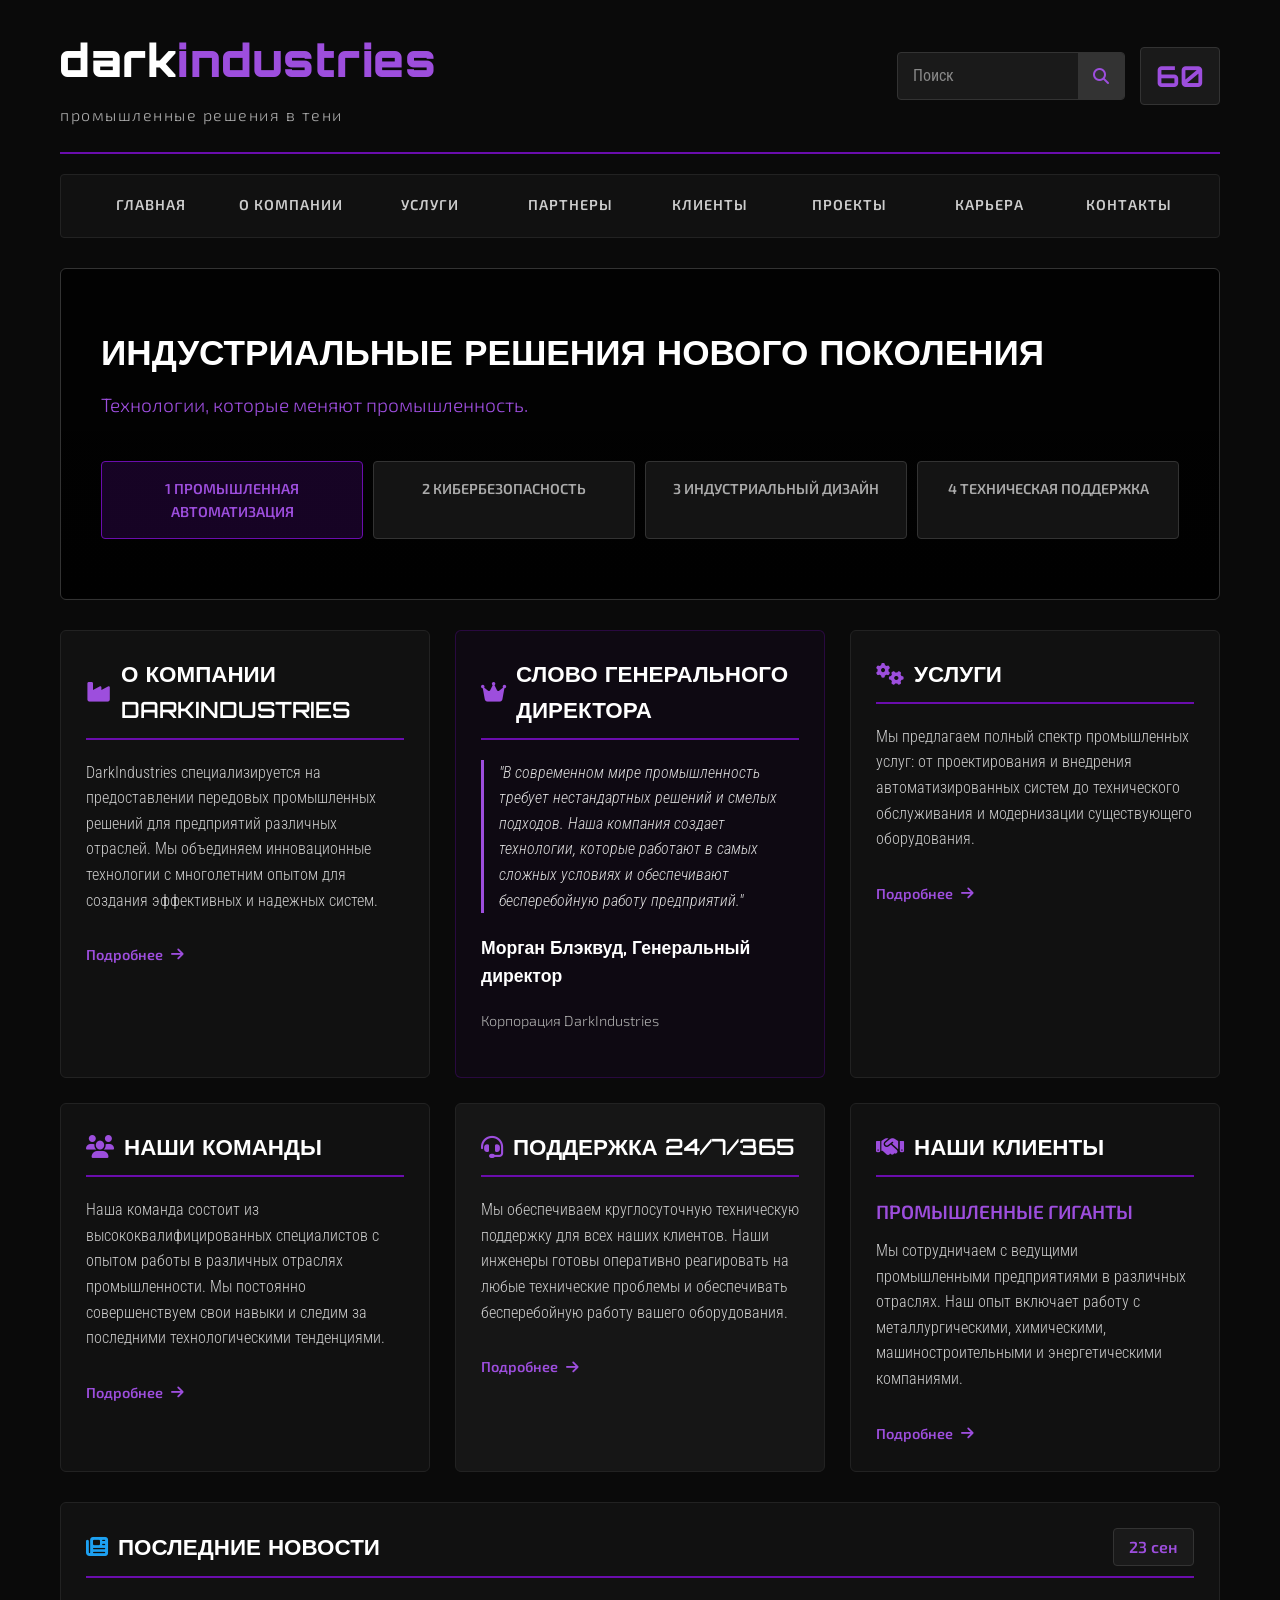
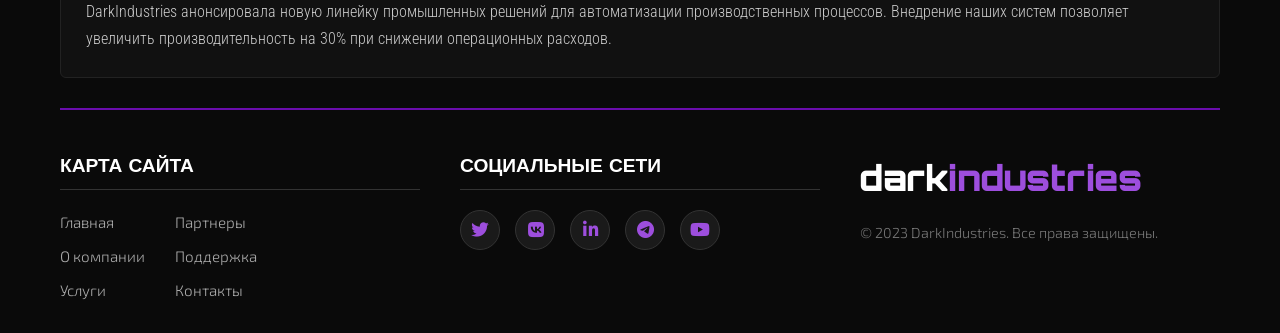
==== index.html @ b2f17c9f "Add files via upload" ====
<!DOCTYPE html>
<html lang="ru">
<head>
    <meta charset="UTF-8">
    <meta name="viewport" content="width=device-width, initial-scale=1.0">
    <title>DarkIndustries</title>
    <link rel="stylesheet" href="style.css">
    <link rel="preconnect" href="https://fonts.googleapis.com">
    <link rel="preconnect" href="https://fonts.gstatic.com" crossorigin>
    <link href="https://fonts.googleapis.com/css2?family=Orbitron:wght@400;500;700;900&family=Roboto+Condensed:wght@300;400;700&family=Exo+2:wght@300;400;600&display=swap" rel="stylesheet">
    <link rel="stylesheet" href="https://cdnjs.cloudflare.com/ajax/libs/font-awesome/6.4.0/css/all.min.css">
</head>
<body>
    <div class="container">
        
        <header class="header">
            <div class="logo">
                <h1>dark<span>industries</span></h1>
                <p class="tagline">промышленные решения в тени</p>
            </div>
            <div class="search-area">
                <div class="search-box">
                    <span class="search-text">Поиск</span>
                    <div class="search-icon">
                        <i class="fas fa-search"></i>
                    </div>
                </div>
                <div class="search-count">60</div>
            </div>
        </header>

        
        <nav class="main-nav">
            <ul>
                <li><div class="nav-item">ГЛАВНАЯ</div></li>
                <li><div class="nav-item">О КОМПАНИИ</div></li>
                <li><div class="nav-item">УСЛУГИ</div></li>
                <li><div class="nav-item">ПАРТНЕРЫ</div></li>
                <li><div class="nav-item">КЛИЕНТЫ</div></li>
                <li><div class="nav-item">ПРОЕКТЫ</div></li>
                <li><div class="nav-item">КАРЬЕРА</div></li>
                <li><div class="nav-item">КОНТАКТЫ</div></li>
            </ul>
        </nav>

        
        <main class="main-content">
            
            <section class="hero-banner">
                <div class="hero-content">
                    <h2>ИНДУСТРИАЛЬНЫЕ РЕШЕНИЯ НОВОГО ПОКОЛЕНИЯ</h2>
                    <p>Технологии, которые меняют промышленность.</p>
                </div>
                <div class="hero-indicators">
                    <div class="indicator active">1 ПРОМЫШЛЕННАЯ АВТОМАТИЗАЦИЯ</div>
                    <div class="indicator">2 КИБЕРБЕЗОПАСНОСТЬ</div>
                    <div class="indicator">3 ИНДУСТРИАЛЬНЫЙ ДИЗАЙН</div>
                    <div class="indicator">4 ТЕХНИЧЕСКАЯ ПОДДЕРЖКА</div>
                </div>
            </section>

            
            <div class="content-grid">
                
                <section class="content-card">
                    <h3><i class="fas fa-industry"></i> О КОМПАНИИ DARKINDUSTRIES</h3>
                    <div class="card-content">
                        <p>DarkIndustries специализируется на предоставлении передовых промышленных решений для предприятий различных отраслей. Мы объединяем инновационные технологии с многолетним опытом для создания эффективных и надежных систем.</p>
                        <div class="read-more">
                            Подробнее <i class="fas fa-arrow-right"></i>
                        </div>
                    </div>
                </section>

                
                <section class="content-card ceo-card">
                    <h3><i class="fas fa-crown"></i> СЛОВО ГЕНЕРАЛЬНОГО ДИРЕКТОРА</h3>
                    <div class="card-content">
                        <blockquote>
                            "В современном мире промышленность требует нестандартных решений и смелых подходов. Наша компания создает технологии, которые работают в самых сложных условиях и обеспечивают бесперебойную работу предприятий."
                        </blockquote>
                        <div class="ceo-signature">
                            <p class="ceo-name">Морган Блэквуд, Генеральный директор</p>
                            <p class="ceo-title">Корпорация DarkIndustries</p>
                        </div>
                    </div>
                </section>

                
                <section class="content-card">
                    <h3><i class="fas fa-cogs"></i> УСЛУГИ</h3>
                    <div class="card-content">
                        <p>Мы предлагаем полный спектр промышленных услуг: от проектирования и внедрения автоматизированных систем до технического обслуживания и модернизации существующего оборудования.</p>
                        <div class="read-more">
                            Подробнее <i class="fas fa-arrow-right"></i>
                        </div>
                    </div>
                </section>

                
                <section class="content-card">
                    <h3><i class="fas fa-users"></i> НАШИ КОМАНДЫ</h3>
                    <div class="card-content">
                        <p>Наша команда состоит из высококвалифицированных специалистов с опытом работы в различных отраслях промышленности. Мы постоянно совершенствуем свои навыки и следим за последними технологическими тенденциями.</p>
                        <div class="read-more">
                            Подробнее <i class="fas fa-arrow-right"></i>
                        </div>
                    </div>
                </section>

                
                <section class="content-card support-card">
                    <h3><i class="fas fa-headset"></i> ПОДДЕРЖКА 24/7/365</h3>
                    <div class="card-content">
                        <p>Мы обеспечиваем круглосуточную техническую поддержку для всех наших клиентов. Наши инженеры готовы оперативно реагировать на любые технические проблемы и обеспечивать бесперебойную работу вашего оборудования.</p>
                        <div class="read-more">
                            Подробнее <i class="fas fa-arrow-right"></i>
                        </div>
                    </div>
                </section>

                
                <section class="content-card">
                    <h3><i class="fas fa-handshake"></i> НАШИ КЛИЕНТЫ</h3>
                    <div class="card-content">
                        <h4>ПРОМЫШЛЕННЫЕ ГИГАНТЫ</h4>
                        <p>Мы сотрудничаем с ведущими промышленными предприятиями в различных отраслях. Наш опыт включает работу с металлургическими, химическими, машиностроительными и энергетическими компаниями.</p>
                        <div class="read-more">
                            Подробнее <i class="fas fa-arrow-right"></i>
                        </div>
                    </div>
                </section>
            </div>

            
            <section class="news-feed">
                <div class="news-header">
                    <h3><i class="fas fa-newspaper"></i> ПОСЛЕДНИЕ НОВОСТИ</h3>
                    <div class="news-date">23 сен</div>
                </div>
                <div class="news-content">
                    <p>DarkIndustries анонсировала новую линейку промышленных решений для автоматизации производственных процессов. Внедрение наших систем позволяет увеличить производительность на 30% при снижении операционных расходов.</p>
                </div>
            </section>
        </main>

        
        <footer class="footer">
            <div class="footer-grid">
                
                <div class="footer-section">
                    <h4>КАРТА САЙТА</h4>
                    <div class="sitemap-links">
                        <div class="sitemap-column">
                            <div class="sitemap-item">Главная</div>
                            <div class="sitemap-item">О компании</div>
                            <div class="sitemap-item">Услуги</div>
                        </div>
                        <div class="sitemap-column">
                            <div class="sitemap-item">Партнеры</div>
                            <div class="sitemap-item">Поддержка</div>
                            <div class="sitemap-item">Контакты</div>
                        </div>
                    </div>
                </div>

               
                <div class="footer-section">
                    <h4>СОЦИАЛЬНЫЕ СЕТИ</h4>
                    <div class="social-icons">
                        <div class="social-icon" title="Twitter">
                            <i class="fab fa-twitter"></i>
                        </div>
                        <div class="social-icon" title="ВКонтакте">
                            <i class="fab fa-vk"></i>
                        </div>
                        <div class="social-icon" title="LinkedIn">
                            <i class="fab fa-linkedin-in"></i>
                        </div>
                        <div class="social-icon" title="Telegram">
                            <i class="fab fa-telegram"></i>
                        </div>
                        <div class="social-icon" title="YouTube">
                            <i class="fab fa-youtube"></i>
                        </div>
                    </div>
                </div>

                
                <div class="footer-section footer-logo">
                    <h2>dark<span>industries</span></h2>
                    <p class="copyright">© 2023 DarkIndustries. Все права защищены.</p>
                </div>
            </div>
        </footer>
    </div>
</body>
</html>
---- style.css ----
* {
    margin: 0;
    padding: 0;
    box-sizing: border-box;
}

body {
    font-family: 'Roboto Condensed', sans-serif;
    background-color: #0a0a0a;
    color: #e0e0e0;
    line-height: 1.6;
    min-height: 100vh;
}

.container {
    max-width: 1200px;
    margin: 0 auto;
    padding: 0 20px;
}




.header {
    display: grid;
    grid-template-columns: 1fr auto;
    align-items: center;
    padding: 25px 0;
    border-bottom: 2px solid #6a0dad;
    margin-bottom: 20px;
}

.logo h1 {
    font-family: 'Orbitron', sans-serif;
    font-weight: 900;
    font-size: 2.8rem;
    letter-spacing: 1px;
    color: #fff;
}

.logo h1 span {
    color: #9d4edd;
}

.tagline {
    font-family: 'Exo 2', sans-serif;
    font-weight: 300;
    font-size: 1rem;
    color: #aaa;
    margin-top: 5px;
    letter-spacing: 1.5px;
}

.search-area {
    display: flex;
    align-items: center;
    gap: 15px;
}

.search-box {
    display: flex;
    border: 1px solid #333;
    border-radius: 4px;
    overflow: hidden;
    background-color: #1a1a1a;
}

.search-text {
    padding: 10px 15px;
    color: #888;
    font-family: 'Roboto Condensed', sans-serif;
    font-size: 1rem;
    width: 180px;
}

.search-icon {
    background-color: #333;
    color: #9d4edd;
    padding: 10px 15px;
    display: flex;
    align-items: center;
    justify-content: center;
}

.search-count {
    font-family: 'Orbitron', sans-serif;
    font-weight: 700;
    font-size: 1.8rem;
    color: #9d4edd;
    background-color: #1a1a1a;
    padding: 5px 15px;
    border-radius: 4px;
    border: 1px solid #333;
}


.main-nav {
    background-color: #111;
    border-radius: 4px;
    margin-bottom: 30px;
    border: 1px solid #222;
}

.main-nav ul {
    display: flex;
    list-style: none;
    justify-content: space-between;
    padding: 0 20px;
}

.main-nav li {
    flex: 1;
    text-align: center;
}

.nav-item {
    display: block;
    padding: 18px 10px;
    color: #ccc;
    text-decoration: none;
    font-family: 'Exo 2', sans-serif;
    font-weight: 600;
    font-size: 0.9rem;
    letter-spacing: 1px;
    cursor: default;
    border-bottom: 3px solid transparent;
}

.nav-item:hover {
    color: #fff;
    background-color: #1a1a1a;
    border-bottom: 3px solid #9d4edd;
}


.hero-banner {
    background: linear-gradient(rgba(0, 0, 0, 0.8), rgba(0, 0, 0, 0.9)), 
                url('https://images.unsplash.com/photo-1518709268805-4e9042af2176?ixlib=rb-4.0.3&ixid=M3wxMjA3fDB8MHxwaG90by1wYWdlfHx8fGVufDB8fHx8fA%3D%3D&auto=format&fit=crop&w=1200&q=80');
    background-size: cover;
    background-position: center;
    padding: 60px 40px;
    border-radius: 6px;
    margin-bottom: 30px;
    border: 1px solid #333;
}

.hero-content h2 {
    font-family: 'Orbitron', sans-serif;
    font-weight: 700;
    font-size: 2.2rem;
    color: #fff;
    margin-bottom: 15px;
    line-height: 1.3;
}

.hero-content p {
    font-family: 'Exo 2', sans-serif;
    font-size: 1.2rem;
    color: #9d4edd;
    font-weight: 300;
}

.hero-indicators {
    display: flex;
    margin-top: 40px;
    gap: 10px;
}

.indicator {
    flex: 1;
    background-color: rgba(26, 26, 26, 0.8);
    padding: 15px;
    text-align: center;
    font-family: 'Exo 2', sans-serif;
    font-weight: 600;
    font-size: 0.9rem;
    color: #aaa;
    border-radius: 4px;
    border: 1px solid #333;
    cursor: default;
}

.indicator.active {
    background-color: rgba(106, 13, 173, 0.2);
    color: #9d4edd;
    border-color: #6a0dad;
}


.content-grid {
    display: grid;
    grid-template-columns: repeat(3, 1fr);
    gap: 25px;
    margin-bottom: 30px;
}

.content-card {
    background-color: #111;
    border-radius: 6px;
    padding: 25px;
    border: 1px solid #222;
}

.content-card:hover {
    border-color: #333;
}

.content-card h3 {
    font-family: 'Orbitron', sans-serif;
    font-weight: 600;
    font-size: 1.4rem;
    color: #fff;
    margin-bottom: 20px;
    padding-bottom: 10px;
    border-bottom: 2px solid #6a0dad;
    display: flex;
    align-items: center;
    gap: 10px;
}

.content-card h3 i {
    color: #9d4edd;
}

.card-content {
    font-family: 'Roboto Condensed', sans-serif;
    font-weight: 300;
    font-size: 1rem;
    color: #ccc;
}

.card-content p {
    margin-bottom: 20px;
}

.card-content h4 {
    font-family: 'Exo 2', sans-serif;
    font-weight: 600;
    color: #9d4edd;
    margin-bottom: 10px;
    font-size: 1.2rem;
}

.read-more {
    display: inline-flex;
    align-items: center;
    gap: 8px;
    color: #9d4edd;
    font-family: 'Exo 2', sans-serif;
    font-weight: 600;
    font-size: 0.9rem;
    cursor: default;
    margin-top: 10px;
}

.read-more:hover {
    color: #b57aff;
}

.ceo-card {
    background-color: rgba(106, 13, 173, 0.05);
    border-color: rgba(106, 13, 173, 0.3);
}

.ceo-card blockquote {
    font-style: italic;
    border-left: 3px solid #9d4edd;
    padding-left: 15px;
    margin-bottom: 20px;
    color: #ddd;
}

.ceo-signature {
    margin-top: 20px;
}

.ceo-name {
    font-family: 'Orbitron', sans-serif;
    font-weight: 600;
    color: #fff;
    font-size: 1.1rem;
}

.ceo-title {
    font-family: 'Exo 2', sans-serif;
    font-weight: 300;
    color: #aaa;
    font-size: 0.9rem;
}

.support-card {
    background-color: rgba(26, 26, 26, 0.8);
}


.news-feed {
    background-color: #111;
    border-radius: 6px;
    padding: 25px;
    margin-bottom: 30px;
    border: 1px solid #222;
}

.news-header {
    display: flex;
    justify-content: space-between;
    align-items: center;
    margin-bottom: 20px;
    padding-bottom: 10px;
    border-bottom: 2px solid #6a0dad;
}

.news-header h3 {
    font-family: 'Orbitron', sans-serif;
    font-weight: 600;
    font-size: 1.4rem;
    color: #fff;
    display: flex;
    align-items: center;
    gap: 10px;
}

.news-header h3 i {
    color: #1DA1F2;
}

.news-date {
    font-family: 'Exo 2', sans-serif;
    font-weight: 600;
    color: #9d4edd;
    background-color: #1a1a1a;
    padding: 5px 15px;
    border-radius: 4px;
    border: 1px solid #333;
}

.news-content {
    font-family: 'Roboto Condensed', sans-serif;
    font-weight: 300;
    font-size: 1rem;
    color: #ccc;
    line-height: 1.7;
}


.footer {
    background-color: #0a0a0a;
    border-top: 2px solid #6a0dad;
    padding: 40px 0 30px;
    margin-top: 30px;
}

.footer-grid {
    display: grid;
    grid-template-columns: repeat(3, 1fr);
    gap: 40px;
}

.footer-section h4 {
    font-family: 'Orbitron', sans-serif;
    font-weight: 600;
    font-size: 1.2rem;
    color: #fff;
    margin-bottom: 20px;
    padding-bottom: 8px;
    border-bottom: 1px solid #333;
}

.sitemap-links {
    display: flex;
    gap: 30px;
}

.sitemap-column {
    display: flex;
    flex-direction: column;
    gap: 10px;
}

.sitemap-item {
    color: #aaa;
    font-family: 'Exo 2', sans-serif;
    font-weight: 300;
    font-size: 0.95rem;
    cursor: default;
}

.sitemap-item:hover {
    color: #9d4edd;
}

.social-icons {
    display: flex;
    gap: 15px;
    flex-wrap: wrap;
}

.social-icon {
    display: flex;
    align-items: center;
    justify-content: center;
    width: 40px;
    height: 40px;
    background-color: #1a1a1a;
    border-radius: 50%;
    color: #9d4edd;
    font-size: 1.1rem;
    border: 1px solid #333;
    cursor: default;
}

.social-icon:hover {
    background-color: #6a0dad;
    color: #fff;
}

.footer-logo h2 {
    font-family: 'Orbitron', sans-serif;
    font-weight: 900;
    font-size: 2.2rem;
    color: #fff;
    margin-bottom: 15px;
}

.footer-logo h2 span {
    color: #9d4edd;
}

.copyright {
    font-family: 'Exo 2', sans-serif;
    font-weight: 300;
    font-size: 0.9rem;
    color: #777;
}


@media (max-width: 992px) {
    .content-grid {
        grid-template-columns: repeat(2, 1fr);
    }
    
    .footer-grid {
        grid-template-columns: repeat(2, 1fr);
    }
    
    .footer-logo {
        grid-column: span 2;
        text-align: center;
    }
}

@media (max-width: 768px) {
    .header {
        grid-template-columns: 1fr;
        gap: 20px;
    }
    
    .search-area {
        justify-content: flex-start;
    }
    
    .main-nav ul {
        flex-wrap: wrap;
    }
    
    .main-nav li {
        flex: 1 0 50%;
    }
    
    .hero-indicators {
        flex-wrap: wrap;
    }
    
    .indicator {
        flex: 1 0 calc(50% - 10px);
    }
    
    .content-grid {
        grid-template-columns: 1fr;
    }
    
    .footer-grid {
        grid-template-columns: 1fr;
        gap: 30px;
    }
    
    .footer-logo {
        grid-column: span 1;
    }
}

@media (max-width: 480px) {
    .hero-content h2 {
        font-size: 1.8rem;
    }
    
    .main-nav li {
        flex: 1 0 100%;
    }
    
    .logo h1 {
        font-size: 2.2rem;
    }
}
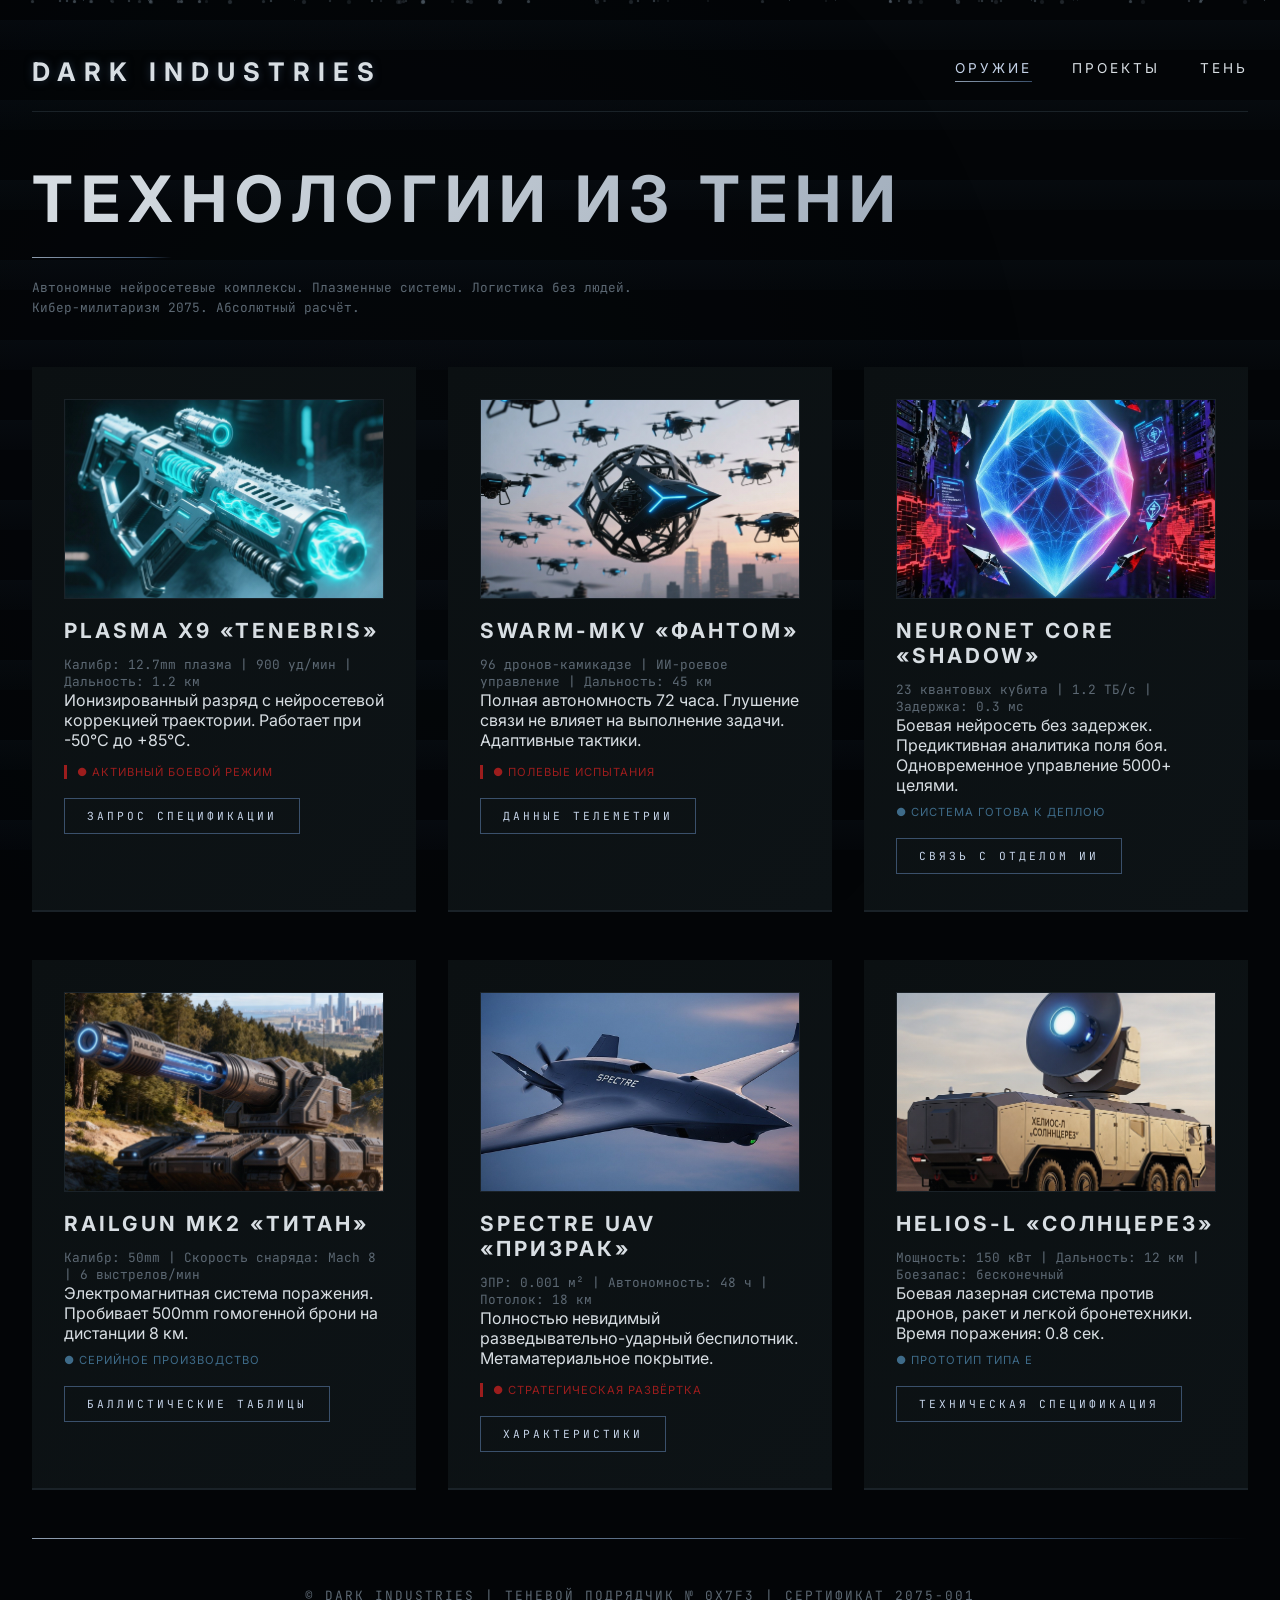
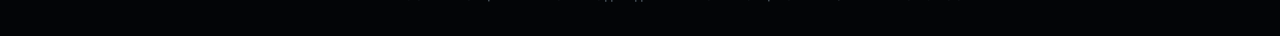
==== commit f7c79c67: "Add files via upload" ====
--- a/index.html
+++ b/index.html
@@ -3,196 +3,109 @@
 <head>
     <meta charset="UTF-8">
     <meta name="viewport" content="width=device-width, initial-scale=1.0">
-    <title>DarkIndustries</title>
+    <title>Dark Industries | Оружие 2075</title>
     <link rel="stylesheet" href="style.css">
-    <link rel="preconnect" href="https://fonts.googleapis.com">
-    <link rel="preconnect" href="https://fonts.gstatic.com" crossorigin>
-    <link href="https://fonts.googleapis.com/css2?family=Orbitron:wght@400;500;700;900&family=Roboto+Condensed:wght@300;400;700&family=Exo+2:wght@300;400;600&display=swap" rel="stylesheet">
-    <link rel="stylesheet" href="https://cdnjs.cloudflare.com/ajax/libs/font-awesome/6.4.0/css/all.min.css">
 </head>
 <body>
-    <div class="container">
-        
-        <header class="header">
-            <div class="logo">
-                <h1>dark<span>industries</span></h1>
-                <p class="tagline">промышленные решения в тени</p>
+
+<div class="grid-overlay"></div>
+
+<div class="container">
+    <nav class="nav-bar">
+        <div class="logo">DARK INDUSTRIES</div>
+        <div class="nav-links">
+            <a href="index.html" class="active">ОРУЖИЕ</a>
+            <a href="projects.html">ПРОЕКТЫ</a>
+            <a href="contact.html">ТЕНЬ</a>
+        </div>
+    </nav>
+
+    <div class="fade-up">
+        <h1>ТЕХНОЛОГИИ ИЗ ТЕНИ</h1>
+        <div class="edge-glow" style="width: 140px; margin: 20px 0;"></div>
+        <p class="mono" style="max-width: 650px; line-height: 1.6;">Автономные нейросетевые комплексы. Плазменные системы. Логистика без людей. Кибер-милитаризм 2075. Абсолютный расчёт.</p>
+    </div>
+
+    <div class="products-grid">
+        <!-- ИЗОБРАЖЕНИЕ: images/plasma_rifle.jpg (плазменная винтовка, холодный циан) -->
+        <div class="product-card fade-up">
+            <div class="image-placeholder">
+                <img src="Плазменная винтовка.jpg" alt="Plasma Rifle X9" style="width: 100%; height: 100%; object-fit: cover;">
             </div>
-            <div class="search-area">
-                <div class="search-box">
-                    <span class="search-text">Поиск</span>
-                    <div class="search-icon">
-                        <i class="fas fa-search"></i>
-                    </div>
-                </div>
-                <div class="search-count">60</div>
+            <h3>PLASMA X9 «TENEBRIS»</h3>
+            <p class="mono">Калибр: 12.7mm плазма | 900 уд/мин | Дальность: 1.2 км</p>
+            <p>Ионизированный разряд с нейросетевой коррекцией траектории. Работает при -50°C до +85°C.</p>
+            <div class="status-battle">● АКТИВНЫЙ БОЕВОЙ РЕЖИМ</div>
+            <a href="#" class="btn">ЗАПРОС СПЕЦИФИКАЦИИ</a>
+        </div>
+
+        <!-- ИЗОБРАЖЕНИЕ: images/drone_swarm.jpg (рой дронов над тёмным ангаром) -->
+        <div class="product-card fade-up">
+            <div class="image-placeholder">
+                <img src="Рой дронов.jpg" alt="Drone Swarm MK-V" style="width: 100%; height: 100%; object-fit: cover;">
             </div>
-        </header>
+            <h3>SWARM-MKV «ФАНТОМ»</h3>
+            <p class="mono">96 дронов-камикадзе | ИИ-роевое управление | Дальность: 45 км</p>
+            <p>Полная автономность 72 часа. Глушение связи не влияет на выполнение задачи. Адаптивные тактики.</p>
+            <div class="status-battle">● ПОЛЕВЫЕ ИСПЫТАНИЯ</div>
+            <a href="#" class="btn">ДАННЫЕ ТЕЛЕМЕТРИИ</a>
+        </div>
 
-        
-        <nav class="main-nav">
-            <ul>
-                <li><div class="nav-item">ГЛАВНАЯ</div></li>
-                <li><div class="nav-item">О КОМПАНИИ</div></li>
-                <li><div class="nav-item">УСЛУГИ</div></li>
-                <li><div class="nav-item">ПАРТНЕРЫ</div></li>
-                <li><div class="nav-item">КЛИЕНТЫ</div></li>
-                <li><div class="nav-item">ПРОЕКТЫ</div></li>
-                <li><div class="nav-item">КАРЬЕРА</div></li>
-                <li><div class="nav-item">КОНТАКТЫ</div></li>
-            </ul>
-        </nav>
+        <!-- ИЗОБРАЖЕНИЕ: images/ai_core.jpg (нейросетевой кристалл) -->
+        <div class="product-card fade-up">
+            <div class="image-placeholder">
+               <img src="Нейро.jpg" alt="Neuronet Core Shadow" style="width: 100%; height: 100%; object-fit: cover;">
+            </div>
+            <h3>NEURONET CORE «SHADOW»</h3>
+            <p class="mono">23 квантовых кубита | 1.2 ТБ/с | Задержка: 0.3 мс</p>
+            <p>Боевая нейросеть без задержек. Предиктивная аналитика поля боя. Одновременное управление 5000+ целями.</p>
+            <div class="system-status">● СИСТЕМА ГОТОВА К ДЕПЛОЮ</div>
+            <a href="#" class="btn">СВЯЗЬ С ОТДЕЛОМ ИИ</a>
+        </div>
+    </div>
 
-        
-        <main class="main-content">
-            
-            <section class="hero-banner">
-                <div class="hero-content">
-                    <h2>ИНДУСТРИАЛЬНЫЕ РЕШЕНИЯ НОВОГО ПОКОЛЕНИЯ</h2>
-                    <p>Технологии, которые меняют промышленность.</p>
-                </div>
-                <div class="hero-indicators">
-                    <div class="indicator active">1 ПРОМЫШЛЕННАЯ АВТОМАТИЗАЦИЯ</div>
-                    <div class="indicator">2 КИБЕРБЕЗОПАСНОСТЬ</div>
-                    <div class="indicator">3 ИНДУСТРИАЛЬНЫЙ ДИЗАЙН</div>
-                    <div class="indicator">4 ТЕХНИЧЕСКАЯ ПОДДЕРЖКА</div>
-                </div>
-            </section>
+    <div class="products-grid">
+        <!-- ИЗОБРАЖЕНИЕ: images/railgun.jpg (электромагнитная рельсотронная установка) -->
+        <div class="product-card fade-up">
+            <div class="image-placeholder">
+                <img src="Титан.jpg" alt="Railgun MK2 Titan" style="width: 100%; height: 100%; object-fit: cover;">
+            </div>
+            <h3>RAILGUN MK2 «ТИТАН»</h3>
+            <p class="mono">Калибр: 50mm | Скорость снаряда: Mach 8 | 6 выстрелов/мин</p>
+            <p>Электромагнитная система поражения. Пробивает 500mm гомогенной брони на дистанции 8 км.</p>
+            <div class="system-status">● СЕРИЙНОЕ ПРОИЗВОДСТВО</div>
+            <a href="#" class="btn">БАЛЛИСТИЧЕСКИЕ ТАБЛИЦЫ</a>
+        </div>
 
-            
-            <div class="content-grid">
-                
-                <section class="content-card">
-                    <h3><i class="fas fa-industry"></i> О КОМПАНИИ DARKINDUSTRIES</h3>
-                    <div class="card-content">
-                        <p>DarkIndustries специализируется на предоставлении передовых промышленных решений для предприятий различных отраслей. Мы объединяем инновационные технологии с многолетним опытом для создания эффективных и надежных систем.</p>
-                        <div class="read-more">
-                            Подробнее <i class="fas fa-arrow-right"></i>
-                        </div>
-                    </div>
-                </section>
+        <!-- ИЗОБРАЖЕНИЕ: images/stealth_drone.jpg (стелс-дрон-невидимка) -->
+        <div class="product-card fade-up">
+            <div class="image-placeholder">
+                <img src="Призрак.jpg" alt="Spectre UAV" style="width: 100%; height: 100%; object-fit: cover;">
+            </div>
+            <h3>SPECTRE UAV «ПРИЗРАК»</h3>
+            <p class="mono">ЭПР: 0.001 м² | Автономность: 48 ч | Потолок: 18 км</p>
+            <p>Полностью невидимый разведывательно-ударный беспилотник. Метаматериальное покрытие.</p>
+            <div class="status-battle">● СТРАТЕГИЧЕСКАЯ РАЗВЁРТКА</div>
+            <a href="#" class="btn">ХАРАКТЕРИСТИКИ</a>
+        </div>
 
-                
-                <section class="content-card ceo-card">
-                    <h3><i class="fas fa-crown"></i> СЛОВО ГЕНЕРАЛЬНОГО ДИРЕКТОРА</h3>
-                    <div class="card-content">
-                        <blockquote>
-                            "В современном мире промышленность требует нестандартных решений и смелых подходов. Наша компания создает технологии, которые работают в самых сложных условиях и обеспечивают бесперебойную работу предприятий."
-                        </blockquote>
-                        <div class="ceo-signature">
-                            <p class="ceo-name">Морган Блэквуд, Генеральный директор</p>
-                            <p class="ceo-title">Корпорация DarkIndustries</p>
-                        </div>
-                    </div>
-                </section>
+        <!-- ИЗОБРАЖЕНИЕ: images/laser_defense.jpg (лазерная система ПВО) -->
+        <div class="product-card fade-up">
+            <div class="image-placeholder">
+                <img src="Солнцерез.jpg" alt="Helios Laser Defense" style="width: 100%; height: 100%; object-fit: cover;">
+            </div>
+            <h3>HELIOS-L «СОЛНЦЕРЕЗ»</h3>
+            <p class="mono">Мощность: 150 кВт | Дальность: 12 км | Боезапас: бесконечный</p>
+            <p>Боевая лазерная система против дронов, ракет и легкой бронетехники. Время поражения: 0.8 сек.</p>
+            <div class="system-status">● ПРОТОТИП ТИПА E</div>
+            <a href="#" class="btn">ТЕХНИЧЕСКАЯ СПЕЦИФИКАЦИЯ</a>
+        </div>
+    </div>
 
-                
-                <section class="content-card">
-                    <h3><i class="fas fa-cogs"></i> УСЛУГИ</h3>
-                    <div class="card-content">
-                        <p>Мы предлагаем полный спектр промышленных услуг: от проектирования и внедрения автоматизированных систем до технического обслуживания и модернизации существующего оборудования.</p>
-                        <div class="read-more">
-                            Подробнее <i class="fas fa-arrow-right"></i>
-                        </div>
-                    </div>
-                </section>
+    <div class="edge-glow" style="margin: 3rem 0;"></div>
+    <div class="mono" style="text-align: center; letter-spacing: 2px;">© DARK INDUSTRIES | ТЕНЕВОЙ ПОДРЯДЧИК № 0X7F3 | СЕРТИФИКАТ 2075-001</div>
+</div>
 
-                
-                <section class="content-card">
-                    <h3><i class="fas fa-users"></i> НАШИ КОМАНДЫ</h3>
-                    <div class="card-content">
-                        <p>Наша команда состоит из высококвалифицированных специалистов с опытом работы в различных отраслях промышленности. Мы постоянно совершенствуем свои навыки и следим за последними технологическими тенденциями.</p>
-                        <div class="read-more">
-                            Подробнее <i class="fas fa-arrow-right"></i>
-                        </div>
-                    </div>
-                </section>
-
-                
-                <section class="content-card support-card">
-                    <h3><i class="fas fa-headset"></i> ПОДДЕРЖКА 24/7/365</h3>
-                    <div class="card-content">
-                        <p>Мы обеспечиваем круглосуточную техническую поддержку для всех наших клиентов. Наши инженеры готовы оперативно реагировать на любые технические проблемы и обеспечивать бесперебойную работу вашего оборудования.</p>
-                        <div class="read-more">
-                            Подробнее <i class="fas fa-arrow-right"></i>
-                        </div>
-                    </div>
-                </section>
-
-                
-                <section class="content-card">
-                    <h3><i class="fas fa-handshake"></i> НАШИ КЛИЕНТЫ</h3>
-                    <div class="card-content">
-                        <h4>ПРОМЫШЛЕННЫЕ ГИГАНТЫ</h4>
-                        <p>Мы сотрудничаем с ведущими промышленными предприятиями в различных отраслях. Наш опыт включает работу с металлургическими, химическими, машиностроительными и энергетическими компаниями.</p>
-                        <div class="read-more">
-                            Подробнее <i class="fas fa-arrow-right"></i>
-                        </div>
-                    </div>
-                </section>
-            </div>
-
-            
-            <section class="news-feed">
-                <div class="news-header">
-                    <h3><i class="fas fa-newspaper"></i> ПОСЛЕДНИЕ НОВОСТИ</h3>
-                    <div class="news-date">23 сен</div>
-                </div>
-                <div class="news-content">
-                    <p>DarkIndustries анонсировала новую линейку промышленных решений для автоматизации производственных процессов. Внедрение наших систем позволяет увеличить производительность на 30% при снижении операционных расходов.</p>
-                </div>
-            </section>
-        </main>
-
-        
-        <footer class="footer">
-            <div class="footer-grid">
-                
-                <div class="footer-section">
-                    <h4>КАРТА САЙТА</h4>
-                    <div class="sitemap-links">
-                        <div class="sitemap-column">
-                            <div class="sitemap-item">Главная</div>
-                            <div class="sitemap-item">О компании</div>
-                            <div class="sitemap-item">Услуги</div>
-                        </div>
-                        <div class="sitemap-column">
-                            <div class="sitemap-item">Партнеры</div>
-                            <div class="sitemap-item">Поддержка</div>
-                            <div class="sitemap-item">Контакты</div>
-                        </div>
-                    </div>
-                </div>
-
-               
-                <div class="footer-section">
-                    <h4>СОЦИАЛЬНЫЕ СЕТИ</h4>
-                    <div class="social-icons">
-                        <div class="social-icon" title="Twitter">
-                            <i class="fab fa-twitter"></i>
-                        </div>
-                        <div class="social-icon" title="ВКонтакте">
-                            <i class="fab fa-vk"></i>
-                        </div>
-                        <div class="social-icon" title="LinkedIn">
-                            <i class="fab fa-linkedin-in"></i>
-                        </div>
-                        <div class="social-icon" title="Telegram">
-                            <i class="fab fa-telegram"></i>
-                        </div>
-                        <div class="social-icon" title="YouTube">
-                            <i class="fab fa-youtube"></i>
-                        </div>
-                    </div>
-                </div>
-
-                
-                <div class="footer-section footer-logo">
-                    <h2>dark<span>industries</span></h2>
-                    <p class="copyright">© 2023 DarkIndustries. Все права защищены.</p>
-                </div>
-            </div>
-        </footer>
-    </div>
+<script src="script.js"></script>
 </body>
 </html>
--- a/style.css
+++ b/style.css
@@ -1,3 +1,4 @@
+@import url('https://fonts.googleapis.com/css2?family=Inter:opsz,wght@14..32,300;14..32,500;14..32,700;14..32,900&family=JetBrains+Mono:wght@400;500;600&display=swap');
 
 * {
     margin: 0;
@@ -6,500 +7,421 @@
 }
 
 body {
-    font-family: 'Roboto Condensed', sans-serif;
-    background-color: #0a0a0a;
-    color: #e0e0e0;
-    line-height: 1.6;
-    min-height: 100vh;
-}
-
+    background-color: #030507;
+    color: #D8DEE3;
+    font-family: 'Inter', sans-serif;
+    overflow-x: hidden;
+    cursor: auto;
+}
+
+/* ===== СКАНИРУЮЩИЙ ФОН ===== */
+body::before {
+    content: '';
+    position: fixed;
+    top: 0;
+    left: 0;
+    width: 100%;
+    height: 100%;
+    pointer-events: none;
+    background: repeating-linear-gradient(0deg, transparent, transparent 50px, rgba(58,80,107,0.04) 50px, rgba(58,80,107,0.08) 80px);
+    z-index: 2;
+    animation: scan 20s linear infinite;
+}
+
+@keyframes scan {
+    0% { background-position: 0 0; }
+    100% { background-position: 0 100%; }
+}
+
+/* ===== СЕТКА С ПЕРСПЕКТИВОЙ ===== */
+.grid-overlay {
+    position: fixed;
+    top: 0;
+    left: 0;
+    width: 100%;
+    height: 100%;
+    background-image: linear-gradient(#1A2228 0.5px, transparent 0.5px), linear-gradient(90deg, #1A2228 0.5px, transparent 0.5px);
+    background-size: 45px 45px;
+    pointer-events: none;
+    z-index: 0;
+    opacity: 0.35;
+    transition: transform 0.1s ease-out;
+}
+
+.grid-overlay::after {
+    content: '';
+    position: absolute;
+    width: 100%;
+    height: 100%;
+    background: radial-gradient(circle at 30% 50%, rgba(58,80,107,0.12) 0%, transparent 70%);
+    pointer-events: none;
+}
+
+/* ===== КОНТЕЙНЕР ===== */
 .container {
-    max-width: 1200px;
+    max-width: 1400px;
     margin: 0 auto;
-    padding: 0 20px;
-}
-
-
-
-
-.header {
+    padding: 2rem;
+    position: relative;
+    z-index: 10;
+}
+
+/* ===== НАВИГАЦИЯ ===== */
+.nav-bar {
+    display: flex;
+    justify-content: space-between;
+    align-items: center;
+    padding: 1.5rem 0;
+    border-bottom: 1px solid #1A2228;
+    margin-bottom: 3rem;
+    flex-wrap: wrap;
+    gap: 1rem;
+}
+
+.logo {
+    font-size: 1.6rem;
+    font-weight: 700;
+    letter-spacing: 8px;
+    color: #D8DEE3;
+    text-shadow: 0 0 8px rgba(58,80,107,0.5);
+    transition: all 0.3s ease;
+}
+
+.logo:hover {
+    letter-spacing: 10px;
+    text-shadow: 0 0 15px rgba(58,80,107,0.8);
+}
+
+.nav-links {
+    display: flex;
+    gap: 2.5rem;
+}
+
+.nav-links a {
+    color: #D8DEE3;
+    text-decoration: none;
+    font-size: 0.85rem;
+    letter-spacing: 3px;
+    transition: 0.3s;
+    border-bottom: 1px solid transparent;
+    padding-bottom: 6px;
+    position: relative;
+}
+
+.nav-links a::before {
+    content: '';
+    position: absolute;
+    bottom: 0;
+    left: 0;
+    width: 0;
+    height: 1px;
+    background: linear-gradient(90deg, #8E9DAF, #3A506B);
+    transition: width 0.3s ease;
+}
+
+.nav-links a:hover::before,
+.nav-links a.active::before {
+    width: 100%;
+}
+
+.nav-links a:hover, .nav-links a.active {
+    color: #C5D3E8;
+}
+
+/* ===== ЗАГОЛОВКИ ===== */
+h1 {
+    font-size: 4rem;
+    letter-spacing: 8px;
+    background: linear-gradient(135deg, #D8DEE3 0%, #8E9DAF 100%);
+    -webkit-background-clip: text;
+    background-clip: text;
+    color: transparent;
+    animation: titleGlow 3s ease-in-out infinite;
+}
+
+@keyframes titleGlow {
+    0%, 100% { opacity: 1; }
+    50% { opacity: 0.9; text-shadow: 0 0 20px rgba(58,80,107,0.3); }
+}
+
+h2 {
+    font-size: 2.2rem;
+    letter-spacing: 6px;
+    margin-bottom: 1rem;
+    background: linear-gradient(135deg, #D8DEE3 0%, #8E9DAF 100%);
+    -webkit-background-clip: text;
+    background-clip: text;
+    color: transparent;
+}
+
+h3 {
+    font-size: 1.3rem;
+    letter-spacing: 3px;
+    margin-bottom: 0.8rem;
+    color: #D8DEE3;
+}
+
+.mono {
+    font-family: 'JetBrains Mono', monospace;
+    font-size: 0.8rem;
+    color: #5C6873;
+}
+
+/* ===== СВЕТЯЩАЯСЯ ЛИНИЯ ===== */
+.edge-glow {
+    background: linear-gradient(90deg, #8E9DAF 0%, #3A506B 80%, #030507 100%);
+    height: 1px;
+    width: 100%;
+    margin: 20px 0;
+}
+
+/* ===== КАРТОЧКИ ===== */
+.products-grid, .projects-grid {
     display: grid;
-    grid-template-columns: 1fr auto;
-    align-items: center;
-    padding: 25px 0;
-    border-bottom: 2px solid #6a0dad;
-    margin-bottom: 20px;
-}
-
-.logo h1 {
-    font-family: 'Orbitron', sans-serif;
-    font-weight: 900;
-    font-size: 2.8rem;
-    letter-spacing: 1px;
-    color: #fff;
-}
-
-.logo h1 span {
-    color: #9d4edd;
-}
-
-.tagline {
-    font-family: 'Exo 2', sans-serif;
-    font-weight: 300;
-    font-size: 1rem;
-    color: #aaa;
-    margin-top: 5px;
-    letter-spacing: 1.5px;
-}
-
-.search-area {
-    display: flex;
-    align-items: center;
-    gap: 15px;
-}
-
-.search-box {
-    display: flex;
-    border: 1px solid #333;
-    border-radius: 4px;
+    grid-template-columns: repeat(auto-fit, minmax(330px, 1fr));
+    gap: 2rem;
+    margin: 3rem 0;
+}
+
+.product-card, .project-card {
+    background: linear-gradient(135deg, #0B1012 0%, #0D1316 100%);
+    padding: 2rem;
+    border-bottom: 2px solid #1A2228;
+    transition: all 0.4s cubic-bezier(0.2, 0.9, 0.4, 1.1);
+    position: relative;
     overflow: hidden;
-    background-color: #1a1a1a;
-}
-
-.search-text {
-    padding: 10px 15px;
-    color: #888;
-    font-family: 'Roboto Condensed', sans-serif;
-    font-size: 1rem;
-    width: 180px;
-}
-
-.search-icon {
-    background-color: #333;
-    color: #9d4edd;
-    padding: 10px 15px;
+}
+
+.product-card:hover, .project-card:hover {
+    transform: translateY(-8px);
+    border-bottom-color: #3A506B;
+    box-shadow: 0 25px 35px -20px rgba(0,0,0,0.8);
+}
+
+.product-card::before, .project-card::before {
+    content: '';
+    position: absolute;
+    top: 0;
+    left: -100%;
+    width: 100%;
+    height: 2px;
+    background: linear-gradient(90deg, transparent, #8E9DAF, #3A506B);
+    transition: left 0.6s ease;
+}
+
+.product-card:hover::before, .project-card:hover::before {
+    left: 100%;
+}
+
+/* ===== ПЛЕЙСХОЛДЕРЫ ДЛЯ КАРТИНОК ===== */
+.image-placeholder {
+    height: 200px;
+    background: #080C0E;
+    border: 1px solid #1A2228;
     display: flex;
     align-items: center;
     justify-content: center;
-}
-
-.search-count {
-    font-family: 'Orbitron', sans-serif;
-    font-weight: 700;
-    font-size: 1.8rem;
-    color: #9d4edd;
-    background-color: #1a1a1a;
-    padding: 5px 15px;
-    border-radius: 4px;
-    border: 1px solid #333;
-}
-
-
-.main-nav {
-    background-color: #111;
-    border-radius: 4px;
-    margin-bottom: 30px;
-    border: 1px solid #222;
-}
-
-.main-nav ul {
-    display: flex;
-    list-style: none;
-    justify-content: space-between;
-    padding: 0 20px;
-}
-
-.main-nav li {
-    flex: 1;
+    margin-bottom: 1.2rem;
     text-align: center;
-}
-
-.nav-item {
-    display: block;
-    padding: 18px 10px;
-    color: #ccc;
+    position: relative;
+    overflow: hidden;
+    transition: all 0.3s ease;
+}
+
+.image-placeholder:hover {
+    border-color: #3A506B;
+}
+
+.image-placeholder::after {
+    content: '';
+    position: absolute;
+    top: -50%;
+    left: -50%;
+    width: 200%;
+    height: 200%;
+    background: linear-gradient(45deg, transparent, rgba(58,80,107,0.05), transparent);
+    transform: rotate(45deg);
+    animation: shine 4s infinite;
+}
+
+@keyframes shine {
+    0% { transform: translateX(-100%) rotate(45deg); }
+    100% { transform: translateX(100%) rotate(45deg); }
+}
+
+.placeholder-text {
+    font-family: 'JetBrains Mono', monospace;
+    font-size: 0.7rem;
+    color: #3A506B;
+    letter-spacing: 1px;
+    z-index: 2;
+    background: rgba(8,12,14,0.8);
+    padding: 8px;
+}
+
+/* ===== КНОПКИ ===== */
+.btn {
+    display: inline-block;
+    background: transparent;
+    border: 1px solid #3A506B;
+    padding: 10px 22px;
+    color: #C5D3E8;
     text-decoration: none;
-    font-family: 'Exo 2', sans-serif;
-    font-weight: 600;
-    font-size: 0.9rem;
+    font-family: 'JetBrains Mono', monospace;
+    font-size: 0.7rem;
+    letter-spacing: 3px;
+    transition: all 0.3s;
+    margin-top: 1.2rem;
+    cursor: pointer;
+    position: relative;
+    overflow: hidden;
+}
+
+.btn::before {
+    content: '';
+    position: absolute;
+    top: 0;
+    left: -100%;
+    width: 100%;
+    height: 100%;
+    background: #3A506B;
+    transition: left 0.3s ease;
+    z-index: -1;
+}
+
+.btn:hover::before {
+    left: 0;
+}
+
+.btn:hover {
+    color: #030507;
+    border-color: #8E9DAF;
+    box-shadow: 0 0 12px rgba(58,80,107,0.5);
+}
+
+/* ===== СТАТУСЫ ===== */
+.status-battle {
+    color: #9C1D1D;
+    border-left: 3px solid #9C1D1D;
+    padding-left: 10px;
+    font-size: 0.7rem;
+    margin: 15px 0 0;
     letter-spacing: 1px;
-    cursor: default;
-    border-bottom: 3px solid transparent;
-}
-
-.nav-item:hover {
-    color: #fff;
-    background-color: #1a1a1a;
-    border-bottom: 3px solid #9d4edd;
-}
-
-
-.hero-banner {
-    background: linear-gradient(rgba(0, 0, 0, 0.8), rgba(0, 0, 0, 0.9)), 
-                url('https://images.unsplash.com/photo-1518709268805-4e9042af2176?ixlib=rb-4.0.3&ixid=M3wxMjA3fDB8MHxwaG90by1wYWdlfHx8fGVufDB8fHx8fA%3D%3D&auto=format&fit=crop&w=1200&q=80');
-    background-size: cover;
-    background-position: center;
-    padding: 60px 40px;
-    border-radius: 6px;
-    margin-bottom: 30px;
-    border: 1px solid #333;
-}
-
-.hero-content h2 {
-    font-family: 'Orbitron', sans-serif;
-    font-weight: 700;
-    font-size: 2.2rem;
-    color: #fff;
-    margin-bottom: 15px;
-    line-height: 1.3;
-}
-
-.hero-content p {
-    font-family: 'Exo 2', sans-serif;
-    font-size: 1.2rem;
-    color: #9d4edd;
-    font-weight: 300;
-}
-
-.hero-indicators {
-    display: flex;
-    margin-top: 40px;
-    gap: 10px;
-}
-
-.indicator {
-    flex: 1;
-    background-color: rgba(26, 26, 26, 0.8);
-    padding: 15px;
+    animation: pulse 2s infinite;
+}
+
+.system-status {
+    color: #3E6B89;
+    font-size: 0.7rem;
+    margin-top: 10px;
+    letter-spacing: 1px;
+}
+
+@keyframes pulse {
+    0%, 100% { opacity: 1; }
+    50% { opacity: 0.6; }
+}
+
+/* ===== ФОРМЫ ===== */
+.input-group {
+    margin-bottom: 1.5rem;
+}
+
+input, textarea {
+    width: 100%;
+    background: #0B1012;
+    border: 1px solid #1A2228;
+    padding: 14px;
+    color: #D8DEE3;
+    font-family: 'JetBrains Mono', monospace;
+    transition: all 0.3s;
+}
+
+input:focus, textarea:focus {
+    outline: none;
+    border-color: #3A506B;
+    box-shadow: 0 0 12px rgba(58,80,107,0.2);
+    transform: scale(1.01);
+}
+
+.contact-container {
+    max-width: 700px;
+    margin: 0 auto;
+}
+
+.contact-container h2 {
+    border-left: 4px solid #8E9DAF;
+    padding-left: 20px;
+}
+
+.pgp-info {
     text-align: center;
-    font-family: 'Exo 2', sans-serif;
-    font-weight: 600;
-    font-size: 0.9rem;
-    color: #aaa;
-    border-radius: 4px;
-    border: 1px solid #333;
-    cursor: default;
-}
-
-.indicator.active {
-    background-color: rgba(106, 13, 173, 0.2);
-    color: #9d4edd;
-    border-color: #6a0dad;
-}
-
-
-.content-grid {
-    display: grid;
-    grid-template-columns: repeat(3, 1fr);
-    gap: 25px;
-    margin-bottom: 30px;
-}
-
-.content-card {
-    background-color: #111;
-    border-radius: 6px;
-    padding: 25px;
-    border: 1px solid #222;
-}
-
-.content-card:hover {
-    border-color: #333;
-}
-
-.content-card h3 {
-    font-family: 'Orbitron', sans-serif;
-    font-weight: 600;
-    font-size: 1.4rem;
-    color: #fff;
-    margin-bottom: 20px;
-    padding-bottom: 10px;
-    border-bottom: 2px solid #6a0dad;
-    display: flex;
-    align-items: center;
-    gap: 10px;
-}
-
-.content-card h3 i {
-    color: #9d4edd;
-}
-
-.card-content {
-    font-family: 'Roboto Condensed', sans-serif;
-    font-weight: 300;
-    font-size: 1rem;
-    color: #ccc;
-}
-
-.card-content p {
-    margin-bottom: 20px;
-}
-
-.card-content h4 {
-    font-family: 'Exo 2', sans-serif;
-    font-weight: 600;
-    color: #9d4edd;
-    margin-bottom: 10px;
-    font-size: 1.2rem;
-}
-
-.read-more {
-    display: inline-flex;
-    align-items: center;
-    gap: 8px;
-    color: #9d4edd;
-    font-family: 'Exo 2', sans-serif;
-    font-weight: 600;
-    font-size: 0.9rem;
-    cursor: default;
-    margin-top: 10px;
-}
-
-.read-more:hover {
-    color: #b57aff;
-}
-
-.ceo-card {
-    background-color: rgba(106, 13, 173, 0.05);
-    border-color: rgba(106, 13, 173, 0.3);
-}
-
-.ceo-card blockquote {
-    font-style: italic;
-    border-left: 3px solid #9d4edd;
-    padding-left: 15px;
-    margin-bottom: 20px;
-    color: #ddd;
-}
-
-.ceo-signature {
-    margin-top: 20px;
-}
-
-.ceo-name {
-    font-family: 'Orbitron', sans-serif;
-    font-weight: 600;
-    color: #fff;
-    font-size: 1.1rem;
-}
-
-.ceo-title {
-    font-family: 'Exo 2', sans-serif;
-    font-weight: 300;
-    color: #aaa;
-    font-size: 0.9rem;
-}
-
-.support-card {
-    background-color: rgba(26, 26, 26, 0.8);
-}
-
-
-.news-feed {
-    background-color: #111;
-    border-radius: 6px;
-    padding: 25px;
-    margin-bottom: 30px;
-    border: 1px solid #222;
-}
-
-.news-header {
-    display: flex;
-    justify-content: space-between;
-    align-items: center;
-    margin-bottom: 20px;
-    padding-bottom: 10px;
-    border-bottom: 2px solid #6a0dad;
-}
-
-.news-header h3 {
-    font-family: 'Orbitron', sans-serif;
-    font-weight: 600;
-    font-size: 1.4rem;
-    color: #fff;
-    display: flex;
-    align-items: center;
-    gap: 10px;
-}
-
-.news-header h3 i {
-    color: #1DA1F2;
-}
-
-.news-date {
-    font-family: 'Exo 2', sans-serif;
-    font-weight: 600;
-    color: #9d4edd;
-    background-color: #1a1a1a;
-    padding: 5px 15px;
-    border-radius: 4px;
-    border: 1px solid #333;
-}
-
-.news-content {
-    font-family: 'Roboto Condensed', sans-serif;
-    font-weight: 300;
-    font-size: 1rem;
-    color: #ccc;
-    line-height: 1.7;
-}
-
-
-.footer {
-    background-color: #0a0a0a;
-    border-top: 2px solid #6a0dad;
-    padding: 40px 0 30px;
-    margin-top: 30px;
-}
-
-.footer-grid {
-    display: grid;
-    grid-template-columns: repeat(3, 1fr);
-    gap: 40px;
-}
-
-.footer-section h4 {
-    font-family: 'Orbitron', sans-serif;
-    font-weight: 600;
-    font-size: 1.2rem;
-    color: #fff;
-    margin-bottom: 20px;
-    padding-bottom: 8px;
-    border-bottom: 1px solid #333;
-}
-
-.sitemap-links {
-    display: flex;
-    gap: 30px;
-}
-
-.sitemap-column {
-    display: flex;
-    flex-direction: column;
-    gap: 10px;
-}
-
-.sitemap-item {
-    color: #aaa;
-    font-family: 'Exo 2', sans-serif;
-    font-weight: 300;
-    font-size: 0.95rem;
-    cursor: default;
-}
-
-.sitemap-item:hover {
-    color: #9d4edd;
-}
-
-.social-icons {
-    display: flex;
-    gap: 15px;
-    flex-wrap: wrap;
-}
-
-.social-icon {
-    display: flex;
-    align-items: center;
-    justify-content: center;
-    width: 40px;
-    height: 40px;
-    background-color: #1a1a1a;
+    margin-top: 2rem;
+    padding-top: 1.5rem;
+    border-top: 1px solid #1A2228;
+}
+
+/* ===== АНИМАЦИЯ ПОЯВЛЕНИЯ ===== */
+.fade-up {
+    opacity: 0;
+    transform: translateY(50px);
+    transition: all 0.8s cubic-bezier(0.2, 0.9, 0.4, 1.1);
+}
+
+.fade-up.appear {
+    opacity: 1;
+    transform: translateY(0);
+}
+
+/* ===== АДАПТИВ ===== */
+@media (max-width: 768px) {
+    .container { padding: 1rem; }
+    .nav-bar { flex-direction: column; text-align: center; }
+    .nav-links { gap: 1.5rem; }
+    h1 { font-size: 2rem; letter-spacing: 4px; }
+    h2 { font-size: 1.4rem; letter-spacing: 3px; }
+    .products-grid, .projects-grid { grid-template-columns: 1fr; }
+}
+
+@media (max-width: 480px) {
+    .nav-links { flex-wrap: wrap; justify-content: center; gap: 1rem; }
+    .logo { font-size: 1.2rem; letter-spacing: 4px; }
+}
+
+/* ===== ПЕПЕЛ / ЧАСТИЦЫ - ФИНАЛЬНАЯ ВЕРСИЯ ===== */
+.particles-container {
+    position: fixed;
+    top: 0;
+    left: 0;
+    width: 100%;
+    height: 100%;
+    pointer-events: none;
+    z-index: 9999;
+    overflow: hidden;
+    isolation: isolate;
+}
+
+.ash-particle {
+    position: absolute;
+    background: #5C6873;
     border-radius: 50%;
-    color: #9d4edd;
-    font-size: 1.1rem;
-    border: 1px solid #333;
-    cursor: default;
-}
-
-.social-icon:hover {
-    background-color: #6a0dad;
-    color: #fff;
-}
-
-.footer-logo h2 {
-    font-family: 'Orbitron', sans-serif;
-    font-weight: 900;
-    font-size: 2.2rem;
-    color: #fff;
-    margin-bottom: 15px;
-}
-
-.footer-logo h2 span {
-    color: #9d4edd;
-}
-
-.copyright {
-    font-family: 'Exo 2', sans-serif;
-    font-weight: 300;
-    font-size: 0.9rem;
-    color: #777;
-}
-
-
-@media (max-width: 992px) {
-    .content-grid {
-        grid-template-columns: repeat(2, 1fr);
+    pointer-events: none;
+    box-shadow: 0 0 2px rgba(88,104,115,0.5);
+}
+
+@keyframes floatUp {
+    0% {
+        transform: translateY(100vh) translateX(0) rotate(0deg);
+        opacity: 0;
     }
-    
-    .footer-grid {
-        grid-template-columns: repeat(2, 1fr);
+    20% {
+        opacity: 0.7;
     }
-    
-    .footer-logo {
-        grid-column: span 2;
-        text-align: center;
+    80% {
+        opacity: 0.5;
     }
-}
-
-@media (max-width: 768px) {
-    .header {
-        grid-template-columns: 1fr;
-        gap: 20px;
-    }
-    
-    .search-area {
-        justify-content: flex-start;
-    }
-    
-    .main-nav ul {
-        flex-wrap: wrap;
-    }
-    
-    .main-nav li {
-        flex: 1 0 50%;
-    }
-    
-    .hero-indicators {
-        flex-wrap: wrap;
-    }
-    
-    .indicator {
-        flex: 1 0 calc(50% - 10px);
-    }
-    
-    .content-grid {
-        grid-template-columns: 1fr;
-    }
-    
-    .footer-grid {
-        grid-template-columns: 1fr;
-        gap: 30px;
-    }
-    
-    .footer-logo {
-        grid-column: span 1;
-    }
-}
-
-@media (max-width: 480px) {
-    .hero-content h2 {
-        font-size: 1.8rem;
-    }
-    
-    .main-nav li {
-        flex: 1 0 100%;
-    }
-    
-    .logo h1 {
-        font-size: 2.2rem;
+    100% {
+        transform: translateY(-20vh) translateX(var(--drift, 20px)) rotate(360deg);
+        opacity: 0;
     }
 }
